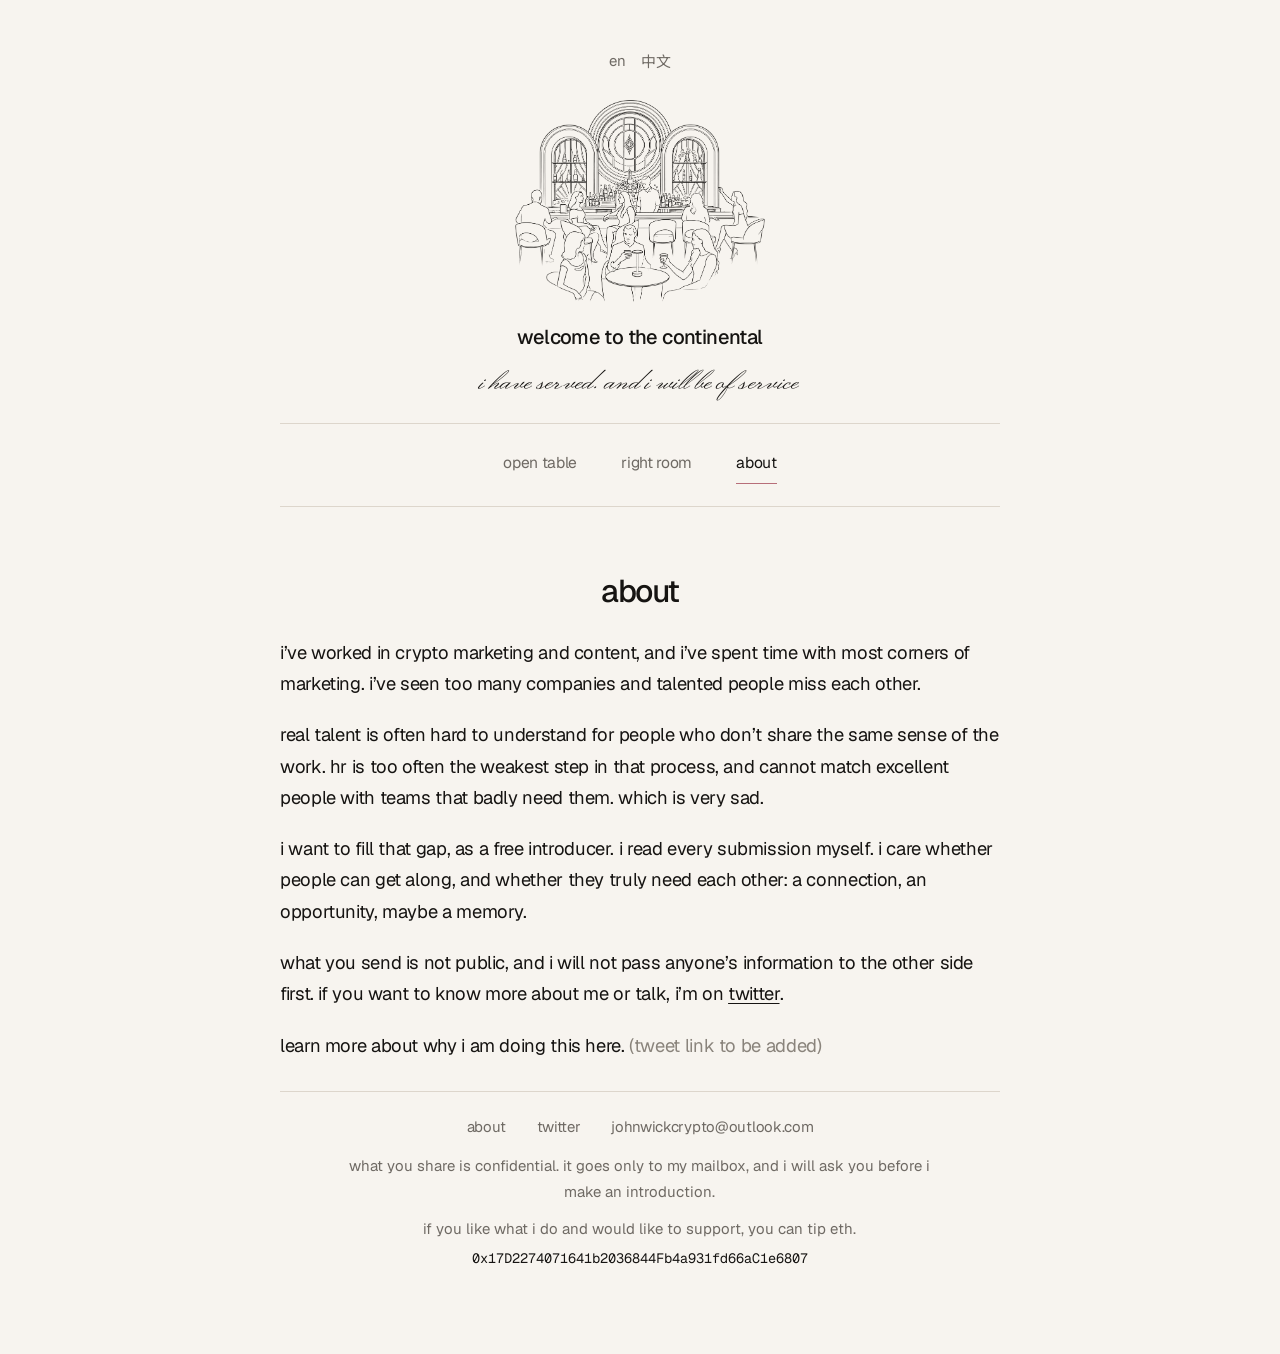
==== about.html @ 362cf773 "Publish the continental: a free talent intro service." ====
<!DOCTYPE html>
<html lang="en" data-lang="en">
<head>
  <meta charset="UTF-8">
  <meta name="viewport" content="width=device-width, initial-scale=1.0">
  <title data-i18n-title="title_about">crypto john wick</title>
  <meta name="description" content="a free, personal introduction between crypto talent and the teams they may get along with. by crypto john wick.">
  <link rel="stylesheet" href="styles.css">
  <script src="lang.js" defer></script>
  <script src="form.js" defer></script>
</head>
<body data-i18n-title="title_about">
  <div class="page">
    <header class="site-header">
      <div class="lang-switch" role="group" aria-label="language">
        <button type="button" data-set-lang="en">en</button>
        <button type="button" data-set-lang="zh">中文</button>
      </div>
      <a class="brand" href="index.html">
        <img class="logo" src="logo.png" width="280" height="229" alt="">
        <span class="wordmark" data-i18n="wordmark">welcome to the continental</span>
        <span class="motto" data-i18n="motto">i have served. and i will be of service</span>
      </a>
      <hr class="rule">
      <nav class="nav" aria-label="primary">
        <a href="open-table.html" data-i18n="nav_open">open table</a>
        <a href="right-room.html" data-i18n="nav_room">right room</a>
        <a href="about.html" class="active" aria-current="page" data-i18n="nav_about">about</a>
      </nav>
      <hr class="rule">
    </header>
    <main>

      <h1 class="page-title" data-i18n="about_title">about</h1>
      <div class="about">
        <p data-i18n="about_1">i&rsquo;ve worked in crypto marketing and content, and i&rsquo;ve spent time with most corners of marketing. i&rsquo;ve seen too many companies and talented people miss each other.</p>
        <p data-i18n="about_2">real talent is often hard to understand for people who don&rsquo;t share the same sense of the work. hr is too often the weakest step in that process, and cannot match excellent people with teams that badly need them. which is very sad.</p>
        <p data-i18n="about_3">i want to fill that gap, as a free introducer. i read every submission myself. i care whether people can get along, and whether they truly need each other: a connection, an opportunity, maybe a memory.</p>
        <p><span data-i18n="about_4_before">what you send is not public, and i will not pass anyone&rsquo;s information to the other side first. if you want to know more about me or talk, i&rsquo;m on </span><a href="https://x.com/johnwickyeeah" target="_blank" rel="noopener noreferrer" data-i18n="about_4_link">twitter</a><span data-i18n="about_4_after">.</span></p>
        <p><span data-i18n="about_5">learn more about why i am doing this here.</span> <span style="color:#8A847C" data-i18n="tweet_pending">(tweet link to be added)</span></p>
      </div>

    </main>
    <footer class="site-footer">
      <hr class="rule">
      <div class="footer-links">
        <a href="about.html" data-i18n="footer_about">about</a>
        <a href="https://x.com/johnwickyeeah" target="_blank" rel="noopener noreferrer" data-i18n="footer_twitter">twitter</a>
        <a href="mailto:johnwickcrypto@outlook.com">johnwickcrypto@outlook.com</a>
      </div>
      <p class="privacy" data-i18n="privacy">what you share is confidential. it goes only to my mailbox, and i will ask you before i make an introduction.</p>
      <p class="tip"><span data-i18n="tip">if you like what i do and would like to support, you can tip eth.</span>
        <a class="eth" href="https://etherscan.io/address/0x17D2274071641b2036844Fb4a931fd66aC1e6807" target="_blank" rel="noopener noreferrer">0x17D2274071641b2036844Fb4a931fd66aC1e6807</a>
      </p>
    </footer>
  </div>
</body>
</html>
---- styles.css ----
@import url("https://fonts.googleapis.com/css2?family=Noto+Sans+SC:wght@400;500&display=swap");

@font-face {
  font-family: "Geist";
  src: url("fonts/Geist-Variable.ttf") format("truetype");
  font-weight: 100 900;
  font-style: normal;
  font-display: swap;
}
@font-face {
  font-family: "Geist";
  src: url("fonts/Geist-Italic-Variable.ttf") format("truetype");
  font-weight: 100 900;
  font-style: italic;
  font-display: swap;
}
@font-face {
  font-family: "Geist Mono";
  src: url("fonts/GeistMono-Variable.ttf") format("truetype");
  font-weight: 100 900;
  font-style: normal;
  font-display: swap;
}

@font-face {
  font-family: "Monsieur La Doulaise";
  src: url("fonts/MonsieurLaDoulaise-Regular.ttf") format("truetype");
  font-weight: 400;
  font-style: normal;
  font-display: swap;
}
@font-face {
  font-family: "Tangerine";
  src: url("fonts/Tangerine-Regular.ttf") format("truetype");
  font-weight: 400;
  font-style: normal;
  font-display: swap;
}
@font-face {
  font-family: "Tangerine";
  src: url("fonts/Tangerine-Bold.ttf") format("truetype");
  font-weight: 700;
  font-style: normal;
  font-display: swap;
}
@font-face {
  font-family: "Liu Jian Mao Cao";
  src: url("fonts/LiuJianMaoCao-Regular.ttf") format("truetype");
  font-weight: 400;
  font-style: normal;
  font-display: swap;
}

@font-face {
  font-family: "Ma Shan Zheng";
  src: url("fonts/MaShanZheng-Regular.ttf") format("truetype");
  font-weight: 400;
  font-style: normal;
  font-display: swap;
}

:root {
  --paper: #F7F4EF;
  --ink: #161412;
  --muted: #6F6A64;
  --quiet: #8A847C;
  --line: #DDD6CC;
  --rose: #B76E79;
  --field: #FFFcf8;
}

* { box-sizing: border-box; margin: 0; padding: 0; }

html, body {
  background: var(--paper);
  color: var(--ink);
  font-family: Geist, "Noto Sans SC", "PingFang SC", "Hiragino Sans GB", "Microsoft YaHei", Inter, system-ui, sans-serif;
  font-size: 17px;
  line-height: 1.65;
  font-weight: 400;
  min-height: 100%;
  -webkit-font-smoothing: antialiased;
}

body {
  display: flex;
  flex-direction: column;
  min-height: 100vh;
}

a { color: var(--ink); text-underline-offset: 3px; }
a:hover { color: var(--rose); }

.page {
  width: min(720px, calc(100% - 48px));
  margin: 0 auto;
  flex: 1;
  display: flex;
  flex-direction: column;
  padding: 48px 0 72px;
}

.site-header {
  text-align: center;
  padding-bottom: 36px;
}

.brand {
  display: flex;
  flex-direction: column;
  align-items: center;
  text-decoration: none;
  color: var(--ink);
  gap: 2px;
}

.brand:hover { color: var(--ink); }

.logo {
  display: block;
  width: min(260px, 72%);
  height: auto;
  margin: 0 auto 12px;
}

.wordmark {
  display: block;
  font-weight: 500;
  font-size: 1.18rem;
  letter-spacing: -0.03em;
  text-decoration: none;
  color: var(--ink);
  padding-bottom: 0;
}

.motto {
  display: block;
  margin-top: 2px;
  font-family: "Monsieur La Doulaise", "Tangerine", cursive;
  font-weight: 400;
  font-size: 1.85rem;
  line-height: 1.35;
  letter-spacing: 0.01em;
  color: var(--ink);
}

.wordmark:hover { color: var(--ink); }

.rule {
  border: 0;
  border-top: 1px solid var(--line);
  margin: 22px 0;
}

.nav {
  display: flex;
  justify-content: center;
  gap: 2.6rem;
  flex-wrap: wrap;
}

.nav a {
  font-size: 0.92rem;
  letter-spacing: -0.02em;
  text-decoration: none;
  color: var(--muted);
  padding: 4px 0 7px;
  border-bottom: 1px solid transparent;
  font-weight: 400;
}

.nav a:hover { color: var(--ink); }

.nav a.active {
  color: var(--ink);
  border-bottom-color: var(--rose);
}

main { flex: 1; }

.hero {
  padding: 28px 0 8px;
  text-align: center;
}

.hero h1 {
  font-weight: 400;
  font-size: clamp(1.55rem, 3vw, 1.95rem);
  line-height: 1.4;
  letter-spacing: -0.04em;
  max-width: 22em;
  margin: 0 auto;
}

.hero .shine {
  display: block;
  margin-top: 0.7em;
  font-style: italic;
}

.cta-row {
  display: flex;
  justify-content: center;
  gap: 16px;
  flex-wrap: wrap;
  margin: 40px 0 18px;
}

.cta {
  display: inline-block;
  text-decoration: none;
  color: var(--ink);
  border: 1px solid var(--ink);
  padding: 13px 22px;
  font-size: 0.95rem;
  letter-spacing: -0.02em;
  min-width: 240px;
  text-align: center;
  background: transparent;
  font-weight: 400;
}

.cta:hover {
  color: var(--paper);
  background: var(--ink);
  border-color: var(--ink);
}

.note {
  text-align: center;
  color: var(--muted);
  font-size: 0.95rem;
}

.intro, .about, .thanks {
  font-weight: 400;
  font-size: 1.08rem;
  line-height: 1.7;
  letter-spacing: -0.02em;
  max-width: 40em;
}

.intro { margin: 8px auto 36px; }

.page-title {
  font-weight: 500;
  font-size: 1.85rem;
  letter-spacing: -0.05em;
  text-align: center;
  margin-bottom: 20px;
}

form { display: grid; gap: 22px; }

.field label {
  display: block;
  font-size: 0.95rem;
  letter-spacing: -0.02em;
  color: var(--ink);
  margin-bottom: 8px;
}

.req { color: var(--rose); }
.opt {
  color: var(--quiet);
  font-size: 0.85em;
}

.field input,
.field textarea {
  width: 100%;
  border: 0;
  border-bottom: 1px solid var(--line);
  background: transparent;
  color: var(--ink);
  font-family: Geist, "Noto Sans SC", "PingFang SC", "Hiragino Sans GB", "Microsoft YaHei", Inter, system-ui, sans-serif;
  font-size: 1rem;
  line-height: 1.5;
  letter-spacing: -0.02em;
  padding: 8px 0 10px;
  border-radius: 0;
  outline: none;
  resize: vertical;
}

.field textarea { min-height: 96px; }

.field input:focus,
.field textarea:focus {
  border-bottom-color: var(--rose);
}

.field input::placeholder,
.field textarea::placeholder {
  color: #B4AFA8;
}

.actions { margin-top: 8px; text-align: center; }

button.submit {
  appearance: none;
  cursor: pointer;
  background: var(--ink);
  color: var(--paper);
  border: 1px solid var(--ink);
  padding: 13px 36px;
  font-family: Geist, "Noto Sans SC", "PingFang SC", "Hiragino Sans GB", "Microsoft YaHei", Inter, system-ui, sans-serif;
  font-size: 0.95rem;
  letter-spacing: -0.02em;
  font-weight: 400;
}

button.submit:hover { background: #2a2624; }

button.submit:disabled {
  opacity: 0.55;
  cursor: default;
}

.form-error {
  text-align: center;
  color: #8A3B3B;
  margin-top: 16px;
}

.honey {
  position: absolute;
  left: -9999px;
  width: 1px;
  height: 1px;
  overflow: hidden;
}

.thanks {
  text-align: center;
  margin: 48px auto;
}

.about p { margin: 0 0 1.1em; }
.about p:last-child { margin-bottom: 0; }

.site-footer {
  text-align: center;
  padding-top: 8px;
  color: var(--muted);
  font-size: 0.88rem;
  line-height: 1.7;
}

.footer-links {
  display: flex;
  justify-content: center;
  gap: 1.8rem;
  flex-wrap: wrap;
  margin-bottom: 14px;
}

.footer-links a {
  font-size: 0.88rem;
  letter-spacing: -0.02em;
  text-decoration: none;
  color: var(--muted);
}

.footer-links a:hover { color: var(--rose); }

.privacy, .tip { max-width: 40em; margin: 0 auto 12px; }

.eth {
  display: block;
  margin-top: 6px;
  font-family: "Geist Mono", ui-monospace, Menlo, monospace;
  font-size: 0.8rem;
  letter-spacing: 0;
  color: var(--ink);
  word-break: break-all;
  text-decoration: none;
}

.eth:hover { color: var(--rose); }

@media (max-width: 640px) {
  .page { width: calc(100% - 36px); padding: 32px 0 56px; }
  .nav { gap: 1.3rem; }
  .cta { min-width: 100%; }
  .hero h1 { font-size: 1.4rem; }
}

/* lang switcher */


.lang-switch {
  display: flex;
  justify-content: center;
  gap: 0.9rem;
  align-items: center;
  margin-bottom: 18px;
}

.lang-switch button {
  appearance: none;
  background: none;
  border: 0;
  border-bottom: 1px solid transparent;
  padding: 2px 0 5px;
  cursor: pointer;
  font-family: inherit;
  font-size: 0.88rem;
  letter-spacing: -0.02em;
  color: var(--muted);
}

.lang-switch button:hover { color: var(--ink); }
.lang-switch button.active {
  color: var(--ink);
  border-bottom-color: var(--rose);
}

html[data-lang="zh"] body {
  font-size: 16.5px;
  line-height: 1.8;
}

html[data-lang="zh"] .hero h1,
html[data-lang="zh"] .intro,
html[data-lang="zh"] .about,
html[data-lang="zh"] .thanks,
html[data-lang="zh"] .page-title {
  letter-spacing: 0.04em;
  line-height: 1.75;
  word-break: keep-all;
  line-break: strict;
}

html[data-lang="zh"] .page-title {
  font-weight: 400;
  letter-spacing: 0.18em;
}

html[data-lang="zh"] .wordmark {
  letter-spacing: 0.18em;
  font-weight: 400;
}

html[data-lang="zh"] .motto {
  font-family: "Liu Jian Mao Cao", "Ma Shan Zheng", cursive;
  font-size: 1.85rem;
  letter-spacing: 0.08em;
  line-height: 1.55;
  margin-top: 4px;
}
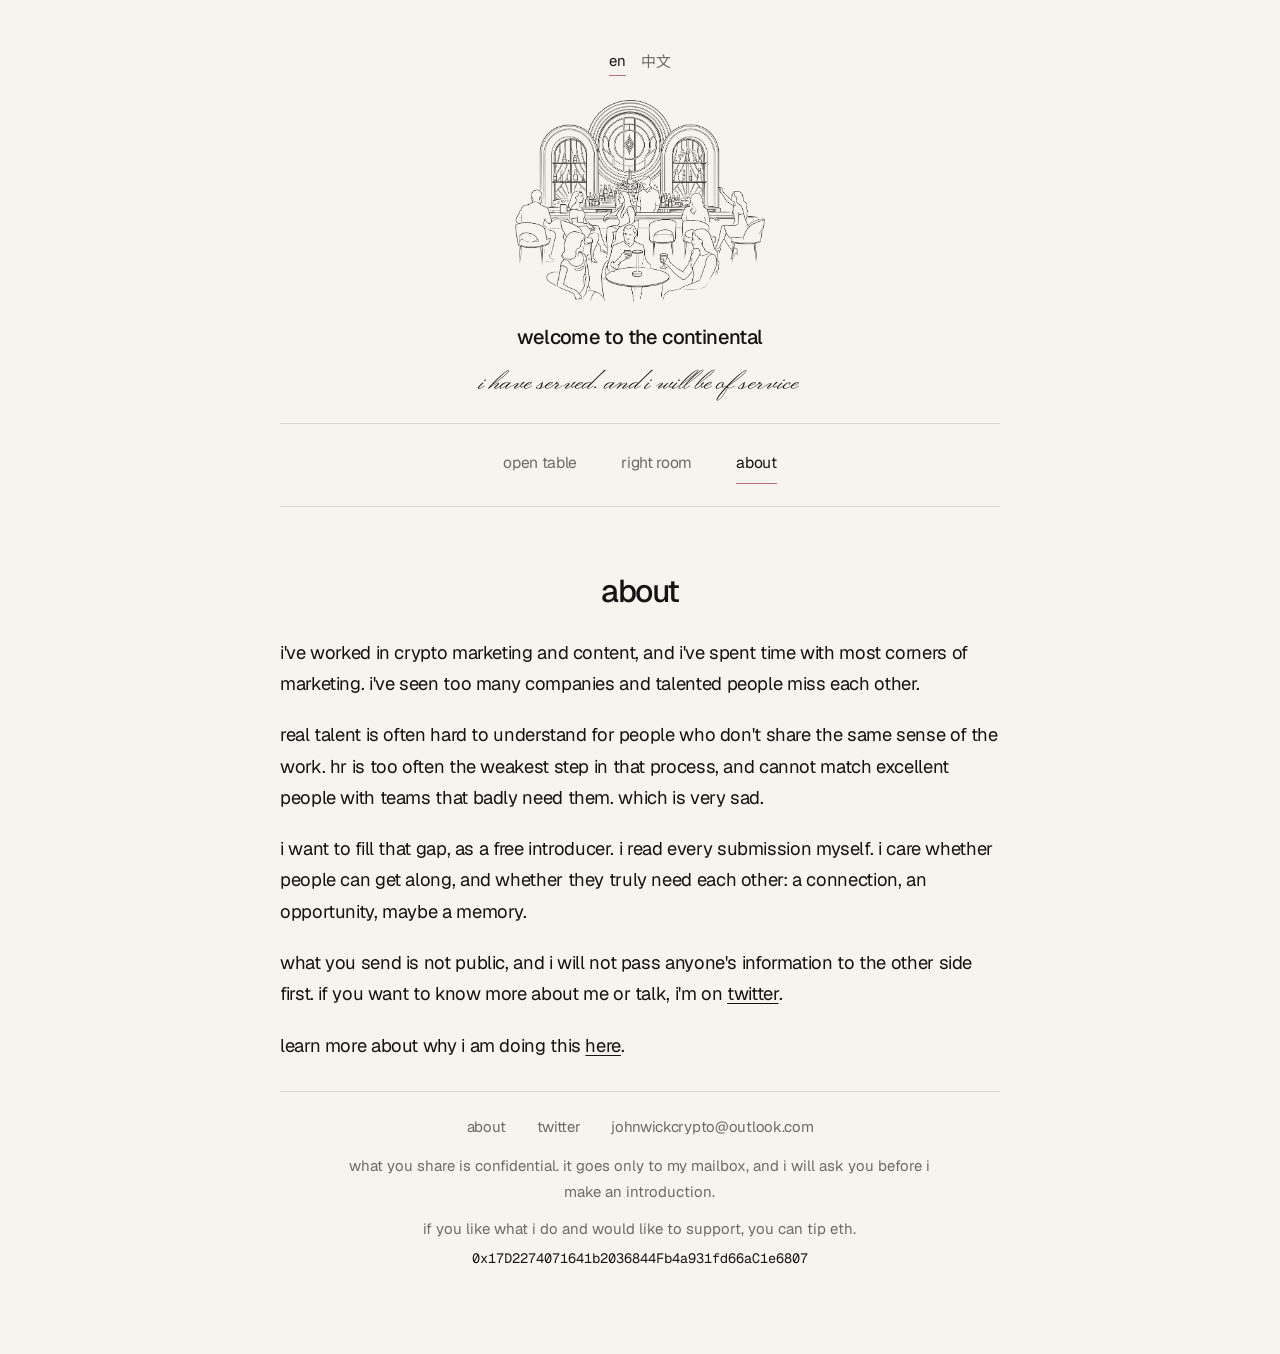
==== commit bc47b671: "Fix broken i18n script, show form questions, and add the about tweet." ====
--- a/about.html
+++ b/about.html
@@ -37,7 +37,7 @@
         <p data-i18n="about_2">real talent is often hard to understand for people who don&rsquo;t share the same sense of the work. hr is too often the weakest step in that process, and cannot match excellent people with teams that badly need them. which is very sad.</p>
         <p data-i18n="about_3">i want to fill that gap, as a free introducer. i read every submission myself. i care whether people can get along, and whether they truly need each other: a connection, an opportunity, maybe a memory.</p>
         <p><span data-i18n="about_4_before">what you send is not public, and i will not pass anyone&rsquo;s information to the other side first. if you want to know more about me or talk, i&rsquo;m on </span><a href="https://x.com/johnwickyeeah" target="_blank" rel="noopener noreferrer" data-i18n="about_4_link">twitter</a><span data-i18n="about_4_after">.</span></p>
-        <p><span data-i18n="about_5">learn more about why i am doing this here.</span> <span style="color:#8A847C" data-i18n="tweet_pending">(tweet link to be added)</span></p>
+        <p><span data-i18n="about_5_before">learn more about why i am doing this </span><a href="https://x.com/johnwickyeeah/status/2120075607254114507" target="_blank" rel="noopener noreferrer" data-i18n="about_5_link">here</a><span data-i18n="about_5_after">.</span></p>
       </div>
 
     </main>
--- a/styles.css
+++ b/styles.css
@@ -288,6 +288,12 @@
 .field input:focus,
 .field textarea:focus {
   border-bottom-color: var(--rose);
+}
+
+.field .sublabel {
+  display: block;
+  margin-top: 12px;
+  font-size: 0.92em;
 }
 
 .field input::placeholder,
